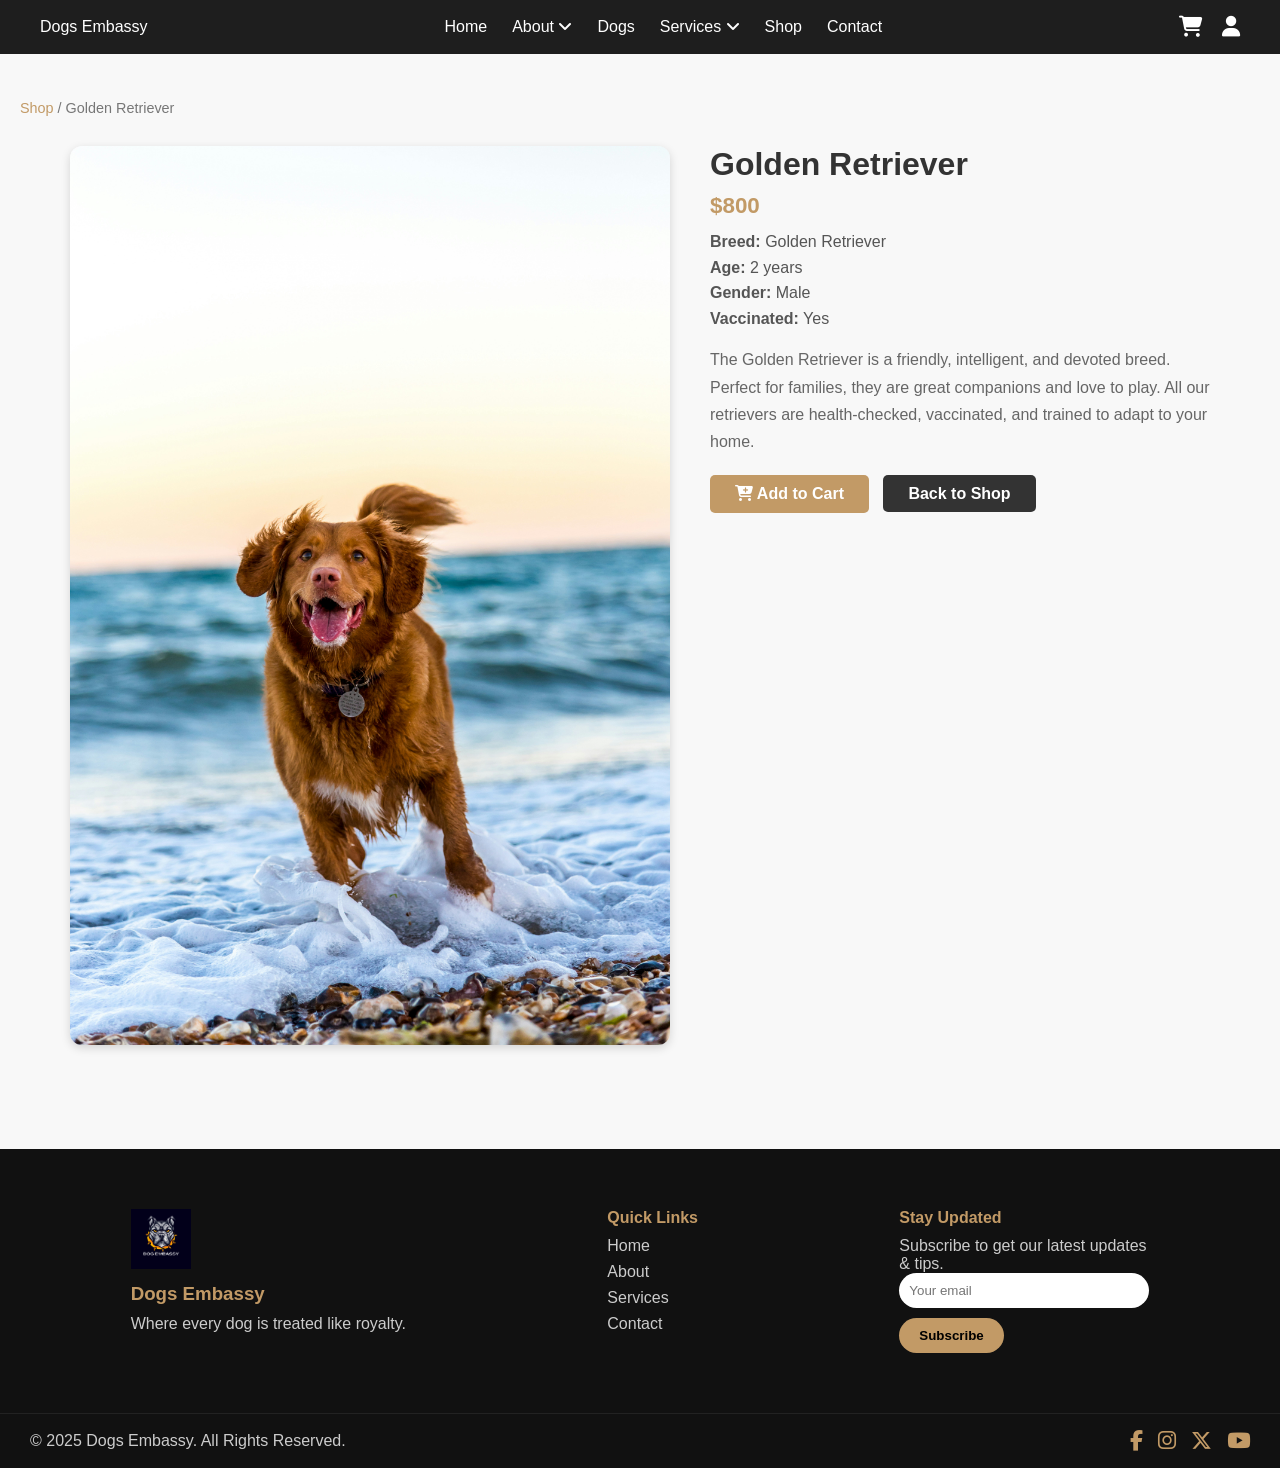
==== dog_details.html @ 304272ef "first commit" ====
<!DOCTYPE html>
<html lang="en">
<head>
  <meta charset="UTF-8" />
  <meta name="viewport" content="width=device-width, initial-scale=1.0" />
  <title>Dog Details | Dogs Embassy</title>
  <link rel="stylesheet" href="css/style.css" />
  <link
    rel="stylesheet"
    href="https://cdnjs.cloudflare.com/ajax/libs/font-awesome/6.5.0/css/all.min.css"
  />
    <script defer src="js/script.js"></script>
</head>
<body>
  <!-- Navbar -->
  <header class="navbar">
    <div class="logo">Dogs Embassy</div>

    <nav class="nav-links">
      <a href="index.html">Home</a>
      <div class="dropdown">
        <a href="about.html">About <i class="fa-solid fa-angle-down"></i></a>
        <div class="dropdown-content">
          <a href="story.html">Our Story</a>
          <a href="team.html">Our Team</a>
          <a href="mission.html">Mission</a>
        </div>
      </div>
      <a href="dogs.html">Dogs</a>
      <div class="dropdown">
        <a href="services.html">Services <i class="fa-solid fa-angle-down"></i></a>
        <div class="dropdown-content">
          <a href="grooming.html">Grooming</a>
          <a href="training.html">Training</a>
          <a href="boarding.html">Boarding</a>
          <a href="vetcare.html">Vet Care</a>
        </div>
      </div>
      <a href="shop.html">Shop</a>
      <a href="contact.html">Contact</a>
    </nav>

    <div class="nav-icons">
      <a href="#" class="icon"><i class="fa-solid fa-cart-shopping"></i></a>
      <div class="dropdown user-dropdown">
        <a href="#" class="icon"><i class="fa-solid fa-user"></i></a>
        <div class="dropdown-content right">
          <a href="#">Profile</a>
          <a href="#">Orders</a>
          <a href="#">Logout</a>
        </div>
      </div>
    </div>

    <div class="menu-toggle" id="menu-toggle">
      <i class="fa-solid fa-bars"></i>
    </div>
  </header>

  <!-- Dog Details Section -->
  <section class="dog-details">
    <div class="container">
      <div class="breadcrumb">
        <a href="dogs.html">Shop</a> / <span>Golden Retriever</span>
      </div>

      <div class="details-wrapper">
        <div class="image-container">
          <img src="assets/images/6.jpg" alt="Golden Retriever" />
        </div>
        <div class="info-container">
          <h2>Golden Retriever</h2>
          <p class="price">$800</p>
          <p class="breed-info">
            <strong>Breed:</strong> Golden Retriever<br />
            <strong>Age:</strong> 2 years<br />
            <strong>Gender:</strong> Male<br />
            <strong>Vaccinated:</strong> Yes
          </p>

          <p class="description">
            The Golden Retriever is a friendly, intelligent, and devoted breed.
            Perfect for families, they are great companions and love to play.
            All our retrievers are health-checked, vaccinated, and trained to
            adapt to your home.
          </p>

          <a href="#" class="btn add-to-cart"><i class="fa-solid fa-cart-plus"></i> Add to Cart</a>
          <a href="shop.html" class="btn secondary">Back to Shop</a>
        </div>
      </div>
    </div>
  </section>

<!-- ===== FOOTER ===== -->
  <footer class="footer">
    <div class="footer-upper">
      <div class="footer-logo">
        <img src="assets/images/logo.png" alt="Logo">
        <h3>Dogs Embassy</h3>
        <p>Where every dog is treated like royalty.</p>
      </div>
      <div class="footer-links">
        <h4>Quick Links</h4>
        <a href="#">Home</a>
        <a href="#">About</a>
        <a href="#">Services</a>
        <a href="#">Contact</a>
      </div>
      <div class="newsletter">
        <h4>Stay Updated</h4>
        <p>Subscribe to get our latest updates & tips.</p>
        <form>
          <input type="email" placeholder="Your email" required>
          <button type="submit">Subscribe</button>
        </form>
      </div>
    </div>

    <div class="footer-lower">
  <p>&copy; 2025 Dogs Embassy. All Rights Reserved.</p>
  <div class="socials">
    <a href="#" aria-label="Facebook"><i class="fab fa-facebook-f"></i></a>
    <a href="#" aria-label="Instagram"><i class="fab fa-instagram"></i></a>
    <a href="#" aria-label="Twitter"><i class="fab fa-x-twitter"></i></a>
    <a href="#" aria-label="YouTube"><i class="fab fa-youtube"></i></a>
  </div>
</div>

  </footer>

  <script src="script.js"></script>
</body>
</html>
---- css/style.css ----
/* ===== GLOBAL ===== */
* {
  margin: 0;
  padding: 0;
  box-sizing: border-box;
  font-family: 'Poppins', sans-serif;
}
body {
  background-color: #121212;
  color: #fff;
  overflow-x: hidden;
}

/* ===== NAVBAR ===== */
.navbar {
  position: fixed;
  top: 0;
  width: 100%;
  padding: 15px 40px;
  background: rgba(18,18,18,0.95);
  display: flex;
  justify-content: space-between;
  align-items: center;
  z-index: 1000;
}

.logo {
  display: flex;
  align-items: center;
  gap: 10px;
}
.logo img { width: 45px; height: 45px; }
.logo h1 { color: #c29a66; font-size: 1.5em; }

.nav-links {
  display: flex;
  align-items: center;
  gap: 25px;
}
.nav-links a {
  color: #fff;
  text-decoration: none;
  font-weight: 500;
  transition: color .3s;
}
.nav-links a:hover { color: #c29a66; }

/* Dropdown */
.dropdown {
  position: relative;
}
.dropdown span {
  font-size: .7em;
  margin-left: 5px;
}
.dropdown-content {
  position: absolute;
  top: 40px;
  background: #1b1b1b;
  border-radius: 10px;
  min-width: 160px;
  display: none;
  flex-direction: column;
  padding: 10px 0;
}
.dropdown-content a {
  color: #fff;
  padding: 8px 15px;
  display: block;
  transition: background .3s;
}
.dropdown-content a:hover {
  background: #c29a66;
  color: #121212;
}
.dropdown:hover .dropdown-content {
  display: flex;
}
.dropdown-content.right {
  right: 0;
}

/* Navbar icons (Font Awesome) */
.nav-icons {
  display: flex;
  align-items: center;
  gap: 20px;
}

.nav-icons .icon {
  color: #fff;
  font-size: 1.3em;
  cursor: pointer;
  transition: color 0.3s ease;
}

.nav-icons .icon:hover {
  color: #c29a66;
}

/* User dropdown alignment fix */
.user-dropdown {
  position: relative;
}

.user-dropdown .dropdown-content.right {
  right: 0;
  top: 35px;
}

/* Hamburger */
.menu-toggle {
  display: none;
  flex-direction: column;
  cursor: pointer;
  gap: 5px;
}
.menu-toggle span {
  width: 25px;
  height: 3px;
  background: #fff;
  border-radius: 3px;
}

/* ===== HERO ===== */
.hero {
  height: 100vh;
  position: relative;
  overflow: hidden;
}
.carousel {
  position: absolute;
  width: 100%;
  height: 100%;
}
.slide {
  position: absolute;
  width: 100%;
  height: 100%;
  background-size: cover;
  background-position: center;
  opacity: 0;
  transition: opacity 1s ease-in-out;
}
.slide.active { opacity: 1; }

.hero-content {
  position: relative;
  z-index: 2;
  height: 100%;
  display: flex;
  flex-direction: column;
  justify-content: center;
  align-items: center;
  text-align: center;
  background: rgba(0,0,0,0.4);
  padding: 0 20px;
}
.hero h2 { color: #c29a66; font-size: 2.5em; margin-bottom: 10px; }
.hero p { font-size: 1.2em; margin-bottom: 25px; }
.hero-buttons { display: flex; gap: 20px; }
.btn {
  background: #c29a66;
  color: #121212;
  padding: 12px 25px;
  border-radius: 25px;
  text-decoration: none;
  font-weight: 600;
  transition: 0.3s;
}
.btn:hover { background: #e1b97a; }
.btn-outline {
  border: 2px solid #c29a66;
  background: transparent;
  color: #c29a66;
}
.btn-outline:hover {
  background: #c29a66;
  color: #121212;
}

/* ===== FEATURED ===== */
.featured {
  text-align: center;
  padding: 100px 50px;
  background: #1b1b1b;
}
.featured h2 {
  color: #c29a66;
  margin-bottom: 50px;
  font-size: 2em;
}
.dog-grid {
  display: grid;
  grid-template-columns: repeat(auto-fit, minmax(250px, 1fr));
  gap: 30px;
}
.dog-card {
  background: #222;
  border-radius: 15px;
  overflow: hidden;
  transition: transform .3s;
}
.dog-card:hover { transform: translateY(-5px); }
.dog-card img {
  width: 100%;
  height: 250px;
  object-fit: cover;
}
.dog-card h3 {
  color: #c29a66;
  margin-top: 15px;
}
.dog-card p { padding-bottom: 20px; }
.card-buttons {
  display: flex;
  justify-content: space-between;
  padding: 0 15px 20px;
}

.btn.small {
  padding: 8px 16px;
  border-radius: 20px;
  font-size: 0.9em;
  background: #c29a66;
  color: #121212;
  text-decoration: none;
  transition: background 0.3s;
}

.btn.small:hover {
  background: #e1b97a;
}

.btn.small.add {
  background: #333;
  color: #fff;
}

.btn.small.add:hover {
  background: #555;
}

/* ===== FOOTER ===== */
.footer {
  background: #111;
  color: #ccc;
}
.footer-upper {
  display: flex;
  flex-wrap: wrap;
  justify-content: space-around;
  padding: 60px 30px;
  border-bottom: 1px solid #222;
}
.footer-logo img {
  width: 60px;
}
.footer-logo h3 {
  color: #c29a66;
  margin: 10px 0;
}
.footer-links, .newsletter {
  max-width: 250px;
}
.footer-links h4, .newsletter h4 {
  color: #c29a66;
  margin-bottom: 10px;
}
.footer-links a {
  display: block;
  color: #ccc;
  margin-bottom: 8px;
  text-decoration: none;
  transition: color .3s;
}
.footer-links a:hover {
  color: #fff;
}
.newsletter input {
  padding: 10px;
  border-radius: 20px;
  border: none;
  width: 100%;
  margin-bottom: 10px;
}
.newsletter button {
  background: #c29a66;
  border: none;
  padding: 10px 20px;
  border-radius: 20px;
  cursor: pointer;
  font-weight: bold;
}
.footer-lower {
  display: flex;
  justify-content: space-between;
  align-items: center;
  padding: 15px 30px;
  flex-wrap: wrap;
}
.socials {
  display: flex;
  align-items: center;
  gap: 15px;
}

.socials a {
  color: #c29a66;
  font-size: 1.3em;
  transition: color 0.3s ease, transform 0.3s ease;
}

.socials a:hover {
  color: #fff;
  transform: translateY(-3px);
}
@media (max-width: 768px) {
  .footer-lower {
    flex-direction: column;
    text-align: center;
    gap: 10px;
  }
  .socials {
    justify-content: center;
  }
}


/* PAGINATION */
.pagination {
  display: flex;
  justify-content: center;
  align-items: center;
  margin: 40px 0;
  gap: 10px;
}

.page-btn {
  display: inline-flex;
  align-items: center;
  justify-content: center;
  padding: 8px 14px;
  background-color: #f5f5f5;
  border-radius: 8px;
  font-weight: 600;
  color: #333;
  transition: all 0.3s ease;
  text-decoration: none;
}

.page-btn:hover,
.page-btn.active {
  background-color: #222;
  color: #fff;
}

/* ===== ABOUT PAGE ===== */
.page-hero {
  text-align: center;
  padding: 140px 20px 60px;
  background: #1b1b1b;
}
.page-hero h2 {
  color: #c29a66;
  font-size: 2.2em;
  margin-bottom: 10px;
}
.page-hero p {
  color: #ccc;
  font-size: 1.1em;
}

.about-section {
  padding: 80px 50px;
  text-align: center;
  background: #121212;
  border-bottom: 1px solid #222;
}
.about-section h3 {
  color: #c29a66;
  margin-bottom: 20px;
  font-size: 1.8em;
}
.about-section p {
  max-width: 800px;
  margin: 0 auto;
  line-height: 1.6;
  color: #ddd;
  font-size: 1.05em;
}

/* TEAM GRID */
.team-grid {
  margin-top: 40px;
  display: grid;
  grid-template-columns: repeat(auto-fit, minmax(250px, 1fr));
  gap: 30px;
  justify-items: center;
}
.team-card {
  background: #1b1b1b;
  border-radius: 15px;
  padding: 20px;
  text-align: center;
  transition: transform 0.3s;
}
.team-card:hover {
  transform: translateY(-5px);
}
.team-card img {
  width: 100%;
  height: 280px;
  object-fit: cover;
  border-radius: 12px;
  margin-bottom: 15px;
}
.team-card h4 {
  color: #c29a66;
  font-size: 1.1em;
}

.facility-img {
  width: 90%;
  max-width: 900px;
  margin-top: 25px;
  border-radius: 15px;
  box-shadow: 0 0 20px rgba(0,0,0,0.4);
}

/* ===== CONTACT PAGE ===== */
/* CONTACT SECTION */
.contact-section {
  padding: 60px 10%;
  background-color: #fafafa;
}

.contact-container {
  display: flex;
  flex-wrap: wrap;
  gap: 40px;
  justify-content: space-between;
}

.contact-info {
  flex: 1;
  min-width: 280px;
}

.contact-form {
  flex: 1;
  min-width: 300px;
  display: flex;
  flex-direction: column;
  gap: 15px;
}

.contact-form input,
.contact-form textarea {
  width: 100%;
  padding: 12px;
  border: 1px solid #ddd;
  border-radius: 6px;
  font-size: 1rem;
}

.contact-form button {
  background-color: #222;
  color: #fff;
  border: none;
  padding: 12px;
  border-radius: 6px;
  font-weight: bold;
  cursor: pointer;
  transition: 0.3s;
}

.contact-form button:hover {
  background-color: #444;
}


/* Map */
.map iframe {
  margin-top: 30px;
  border-radius: 10px;
}

/* ===== SERVICES ===== */
.services {
  display: grid;
  grid-template-columns: repeat(auto-fit, minmax(280px, 1fr));
  gap: 30px;
  padding: 80px 50px;
  background: #121212;
}
.service-card {
  background: #1b1b1b;
  border-radius: 15px;
  overflow: hidden;
  transition: transform 0.3s, box-shadow 0.3s;
  text-align: center;
}
.service-card:hover {
  transform: translateY(-5px);
  box-shadow: 0 0 15px rgba(0,0,0,0.4);
}
.service-card img {
  width: 100%;
  height: 250px;
  object-fit: cover;
}
.service-card h3 {
  color: #c29a66;
  margin: 15px 0 10px;
}
.service-card p {
  padding: 0 15px 25px;
  color: #ccc;
  line-height: 1.6;
}



/* Dog Details Page */
.dog-details {
  padding: 100px 20px;
  background-color: #f8f8f8;
}

.breadcrumb {
  font-size: 0.9em;
  margin-bottom: 30px;
  color: #777;
}

.breadcrumb a {
  color: #c29a66;
  text-decoration: none;
}

.details-wrapper {
  display: flex;
  flex-wrap: wrap;
  gap: 40px;
  justify-content: center;
  align-items: flex-start;
}

.image-container img {
  width: 100%;
  max-width: 600px;
  border-radius: 12px;
  box-shadow: 0 3px 10px rgba(0, 0, 0, 0.15);
}

.info-container {
  max-width: 500px;
}

.info-container h2 {
  font-size: 2em;
  color: #333;
}

.price {
  font-size: 1.4em;
  color: #c29a66;
  margin: 10px 0;
  font-weight: bold;
}

.breed-info {
  line-height: 1.6;
  color: #555;
}

.description {
  margin-top: 15px;
  line-height: 1.7;
  color: #666;
}

.add-to-cart {
  display: inline-block;
  margin-top: 20px;
  background: #c29a66;
  color: #fff;
  padding: 10px 25px;
  border-radius: 5px;
  text-decoration: none;
  transition: background 0.3s ease;
}

.add-to-cart:hover {
  background: #a87b45;
}

.btn.secondary {
  margin-left: 10px;
  background: #333;
  color: #fff;
  padding: 10px 25px;
  border-radius: 5px;
  text-decoration: none;
  transition: background 0.3s ease;
}

.btn.secondary:hover {
  background: #555;
}

@media (max-width: 768px) {
  .details-wrapper {
    flex-direction: column;
    align-items: center;
    text-align: center;
  }
}


/* ===== RESPONSIVE ===== */
@media (max-width: 768px) {
  .contact-section {
    flex-direction: column;
    padding: 60px 25px;
  }
  .services {
    padding: 60px 25px;
  }
  .about-section {
    padding: 60px 25px;
  }
  .pagination {
    margin: 30px 0;
  }
}

/* ===== RESPONSIVE ===== */
@media (max-width: 768px) {
  .menu-toggle { display: flex; }
  .nav-links {
    position: absolute;
    top: 70px;
    right: 0;
    background: #1b1b1b;
    flex-direction: column;
    width: 200px;
    text-align: right;
    padding: 20px;
    display: none;
  }
  .nav-links.active { display: flex; }
  .dropdown-content { position: static; display: none; }
  .dropdown:hover .dropdown-content { display: none; }
  .dropdown.open .dropdown-content { display: flex; }
}
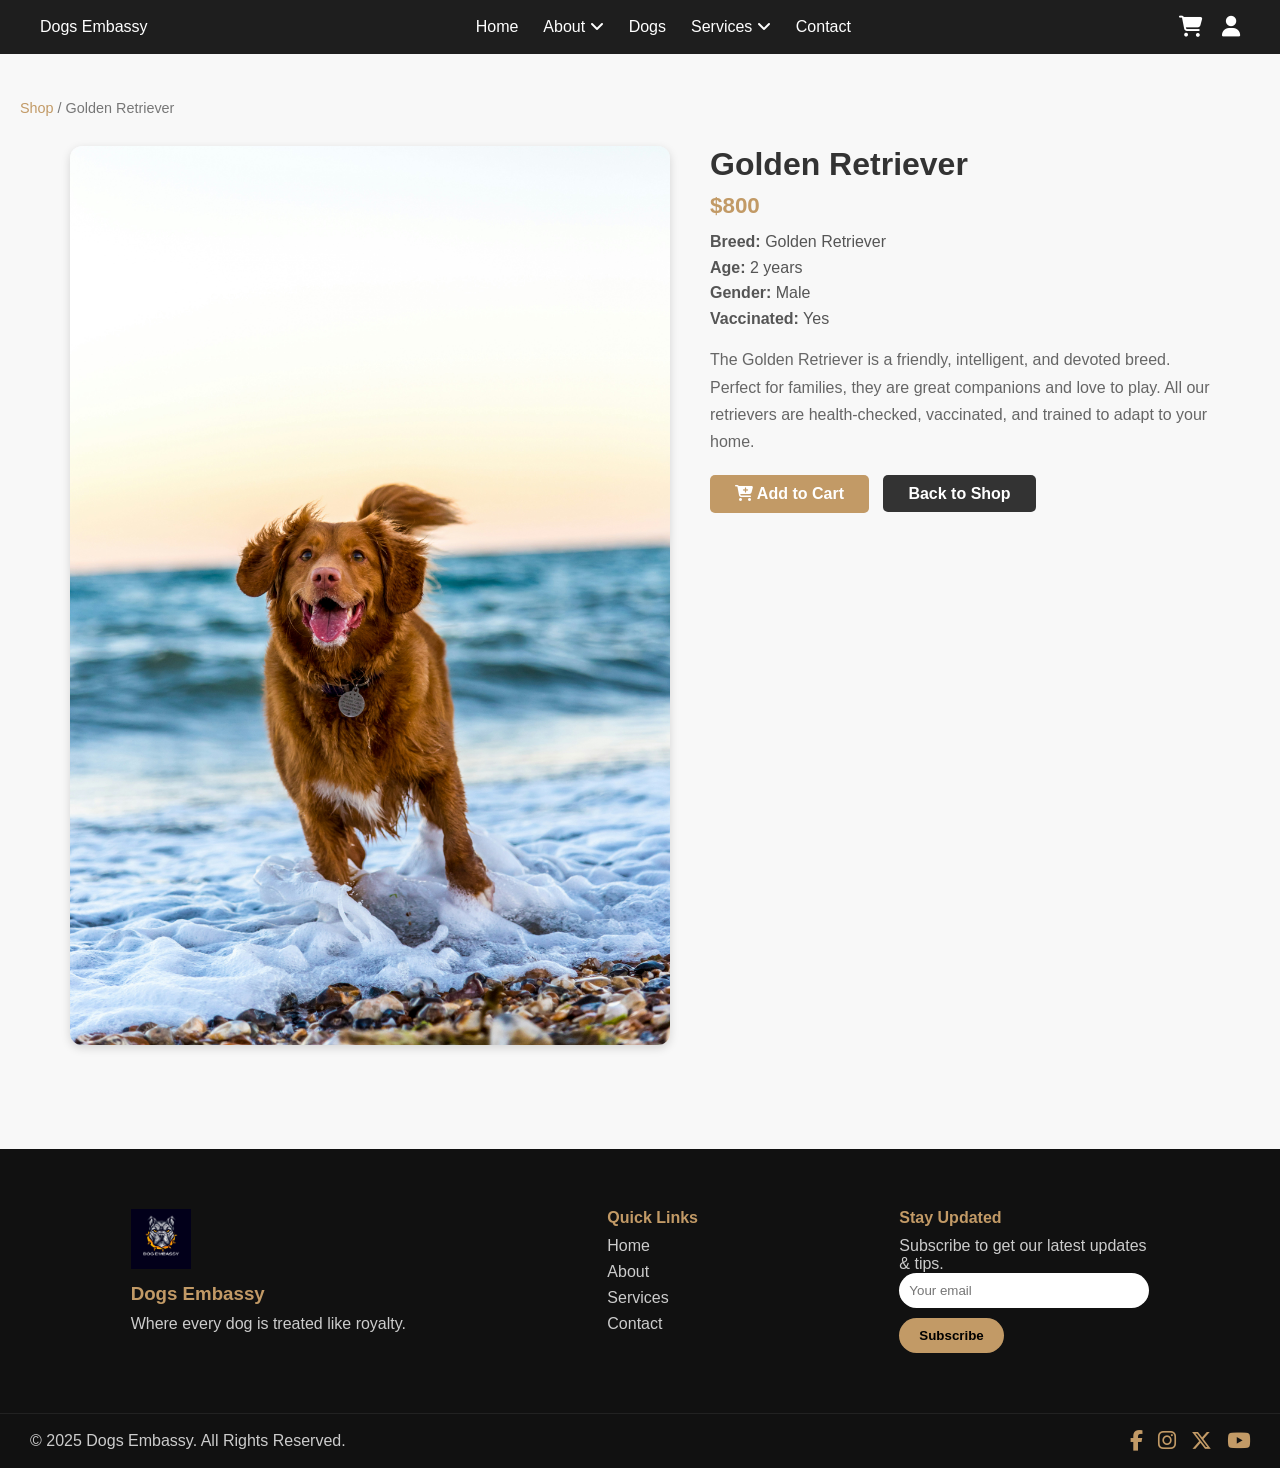
==== commit 2931b8b1: "cart page" ====
--- a/dog_details.html
+++ b/dog_details.html
@@ -36,12 +36,11 @@
           <a href="vetcare.html">Vet Care</a>
         </div>
       </div>
-      <a href="shop.html">Shop</a>
       <a href="contact.html">Contact</a>
     </nav>
 
     <div class="nav-icons">
-      <a href="#" class="icon"><i class="fa-solid fa-cart-shopping"></i></a>
+      <a href="shop.html" class="icon"><i class="fa-solid fa-cart-shopping"></i></a>
       <div class="dropdown user-dropdown">
         <a href="#" class="icon"><i class="fa-solid fa-user"></i></a>
         <div class="dropdown-content right">
--- a/css/style.css
+++ b/css/style.css
@@ -609,6 +609,291 @@
 .btn.secondary:hover {
   background: #555;
 }
+
+.cart-page {
+  padding: 100px 8% 60px;
+  background-color: #fff;
+  text-align: center;
+}
+
+.cart-page h1 {
+  font-size: 2.5em;
+  color: #222;
+  margin-bottom: 10px;
+}
+
+.cart-page .subtitle {
+  color: #555;
+  margin-bottom: 40px;
+}
+
+.cart-container {
+  display: grid;
+  grid-template-columns: 2fr 1fr;
+  gap: 30px;
+  align-items: start;
+}
+
+.cart-items {
+  display: flex;
+  flex-direction: column;
+  gap: 20px;
+}
+
+.cart-item {
+  display: flex;
+  align-items: center;
+  background: #f8f8f8;
+  padding: 15px;
+  border-radius: 10px;
+  box-shadow: 0 2px 4px rgba(0,0,0,0.1);
+  justify-content: space-between;
+}
+
+.cart-item img {
+  width: 100px;
+  height: 100px;
+  border-radius: 8px;
+  object-fit: cover;
+}
+
+.item-info {
+  flex: 1;
+  margin-left: 15px;
+  text-align: left;
+}
+
+.item-info h3 {
+  color: #222;
+  font-size: 1.2em;
+}
+
+.item-info p.price {
+  font-weight: bold;
+  color: #c29a66;
+}
+
+.quantity {
+  display: flex;
+  align-items: center;
+  gap: 10px;
+}
+
+.quantity button {
+  background: #c29a66;
+  color: #fff;
+  border: none;
+  padding: 4px 10px;
+  border-radius: 5px;
+  cursor: pointer;
+  transition: background 0.3s ease;
+}
+
+.quantity button:hover {
+  background: #b68b58;
+}
+
+.remove {
+  background: transparent;
+  border: none;
+  color: #b00;
+  font-size: 1.2em;
+  cursor: pointer;
+}
+
+.cart-summary {
+  background: #cfb08b;
+  padding: 25px;
+  border-radius: 10px;
+  box-shadow: 0 2px 4px rgba(0,0,0,0.1);
+  text-align: left;
+}
+
+.cart-summary h2 {
+  margin-bottom: 15px;
+}
+
+.cart-summary p {
+  display: flex;
+  justify-content: space-between;
+  margin: 10px 0;
+}
+
+.cart-summary hr {
+  border: 0;
+  border-top: 1px solid #ddd;
+  margin: 15px 0;
+}
+
+.cart-summary .total span {
+  font-weight: bold;
+  color: #58472f;
+}
+
+.checkout-btn {
+  width: 100%;
+  background: #c29a66;
+  color: #fff;
+  border: none;
+  padding: 12px;
+  border-radius: 8px;
+  cursor: pointer;
+  transition: background 0.3s ease;
+}
+
+.checkout-btn:hover {
+  background: #b68b58;
+}
+
+.checkout-page {
+  padding: 100px 8% 60px;
+  background: #fff;
+}
+
+.checkout-page h1 {
+  font-size: 2.5em;
+  color: #222;
+  text-align: center;
+  margin-bottom: 10px;
+}
+
+.checkout-page .subtitle {
+  text-align: center;
+  color: #555;
+  margin-bottom: 40px;
+}
+
+.checkout-container {
+  display: grid;
+  grid-template-columns: 2fr 1fr;
+  gap: 40px;
+  align-items: start;
+}
+
+.checkout-form {
+  background: #f8f8f8;
+  padding: 25px;
+  border-radius: 12px;
+  box-shadow: 0 2px 5px rgba(0,0,0,0.1);
+}
+
+.checkout-form h2 {
+  margin: 20px 0 10px;
+  color: #c29a66;
+}
+
+.form-group {
+  display: flex;
+  flex-direction: column;
+  margin-bottom: 15px;
+}
+
+.form-group label {
+  font-weight: 600;
+  color: #333;
+  margin-bottom: 5px;
+}
+
+.form-group input,
+.form-group textarea {
+  padding: 10px;
+  border: 1px solid #ccc;
+  border-radius: 8px;
+  outline: none;
+}
+
+.payment-options {
+  display: flex;
+  flex-direction: column;
+  gap: 8px;
+  margin-bottom: 15px;
+}
+
+.payment-options label {
+  font-weight: 500;
+  color: #444;
+}
+
+.order-summary {
+  background: #f8f8f8;
+  padding: 25px;
+  border-radius: 12px;
+  box-shadow: 0 2px 5px rgba(0,0,0,0.1);
+}
+
+.order-summary h2 {
+  margin-bottom: 15px;
+  color: #222;
+}
+
+.summary-item {
+  display: flex;
+  align-items: center;
+  justify-content: space-between;
+  margin-bottom: 10px;
+}
+
+.summary-item img {
+  width: 60px;
+  height: 60px;
+  border-radius: 8px;
+  object-fit: cover;
+  margin-right: 10px;
+}
+
+.order-summary p {
+  display: flex;
+  justify-content: space-between;
+  margin: 10px 0;
+}
+
+.order-summary p span {
+  font-weight: bold;
+  color: #c29a66;
+}
+
+.order-summary hr {
+  border: 0;
+  border-top: 1px solid #ddd;
+  margin: 15px 0;
+}
+
+.checkout-btn {
+  width: 100%;
+  background: #c29a66;
+  color: #fff;
+  border: none;
+  padding: 14px;
+  border-radius: 8px;
+  font-size: 1em;
+  cursor: pointer;
+  transition: background 0.3s ease;
+  margin-top: 10px;
+}
+
+.checkout-btn:hover {
+  background: #b68b58;
+}
+
+@media (max-width: 900px) {
+  .checkout-container {
+    grid-template-columns: 1fr;
+  }
+}
+
+@media (max-width: 900px) {
+  .cart-container {
+    grid-template-columns: 1fr;
+  }
+  .cart-item {
+    flex-direction: column;
+    text-align: center;
+  }
+  .item-info {
+    margin-left: 0;
+  }
+}
+
 
 @media (max-width: 768px) {
   .details-wrapper {
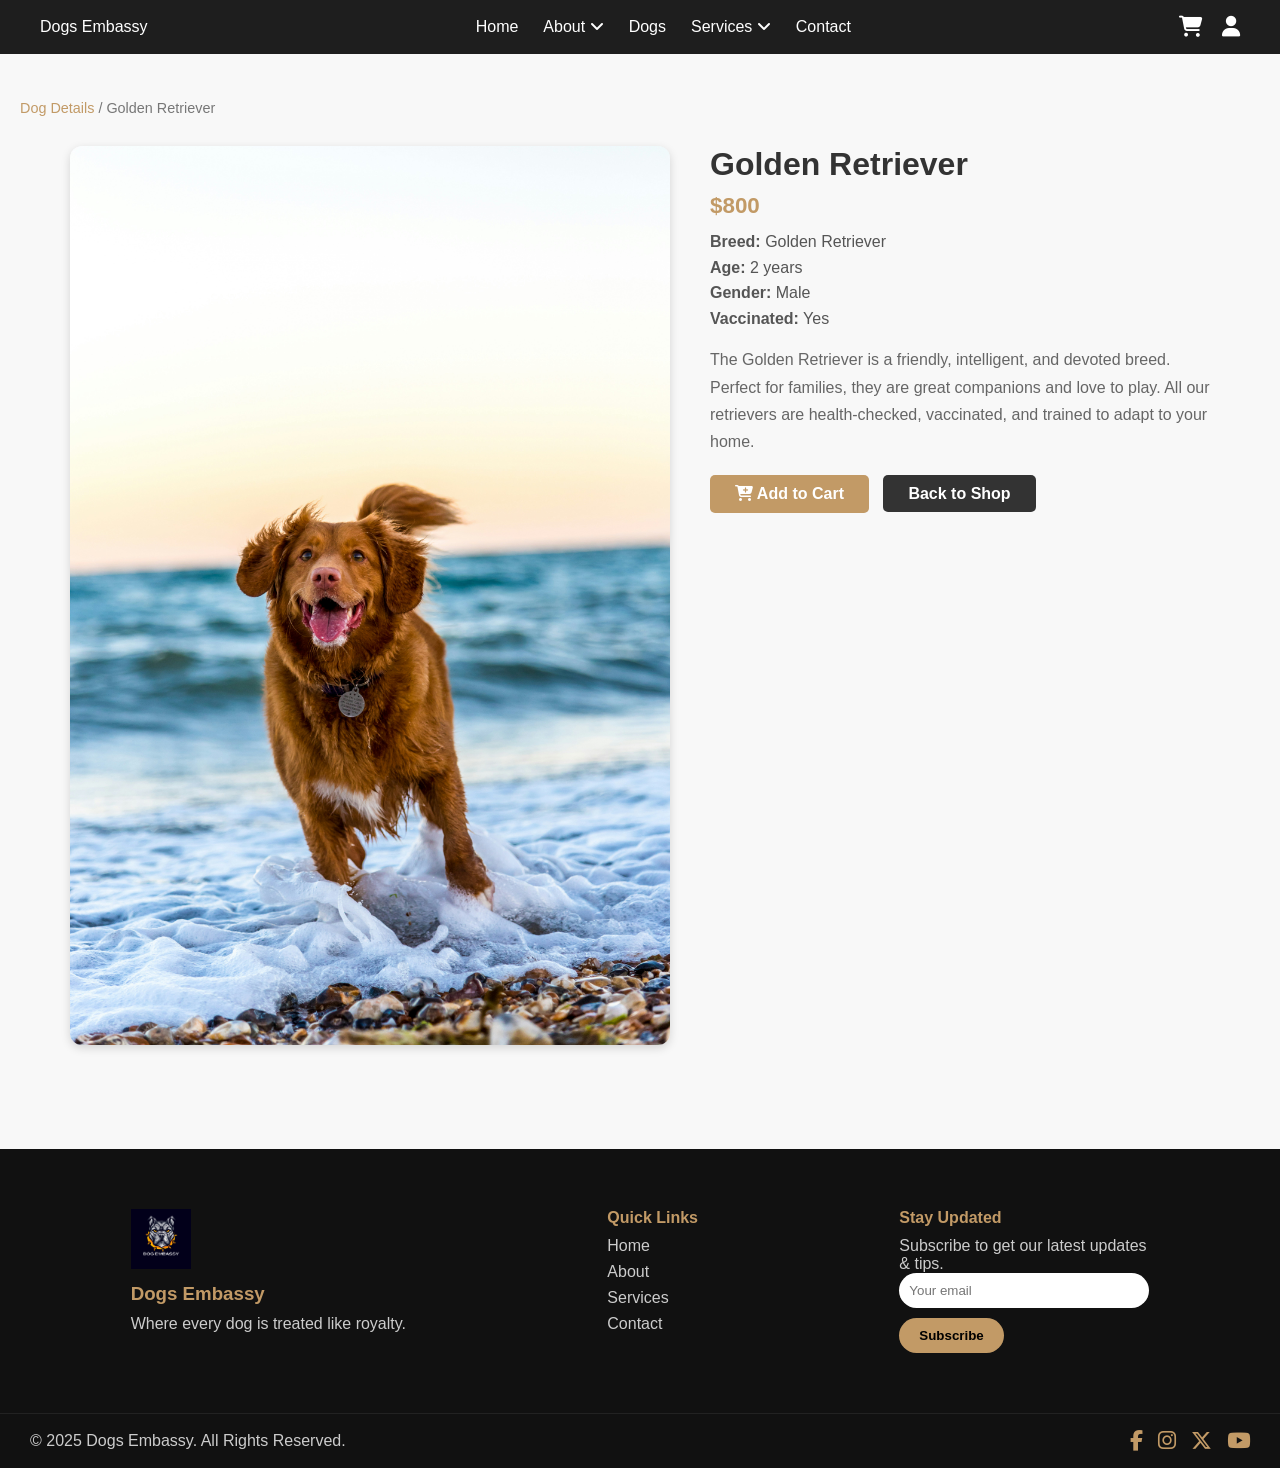
==== commit 1cacef5b: "new" ====
--- a/dog_details.html
+++ b/dog_details.html
@@ -60,7 +60,7 @@
   <section class="dog-details">
     <div class="container">
       <div class="breadcrumb">
-        <a href="dogs.html">Shop</a> / <span>Golden Retriever</span>
+        <a href="dogs.html">Dog Details</a> / <span>Golden Retriever</span>
       </div>
 
       <div class="details-wrapper">
